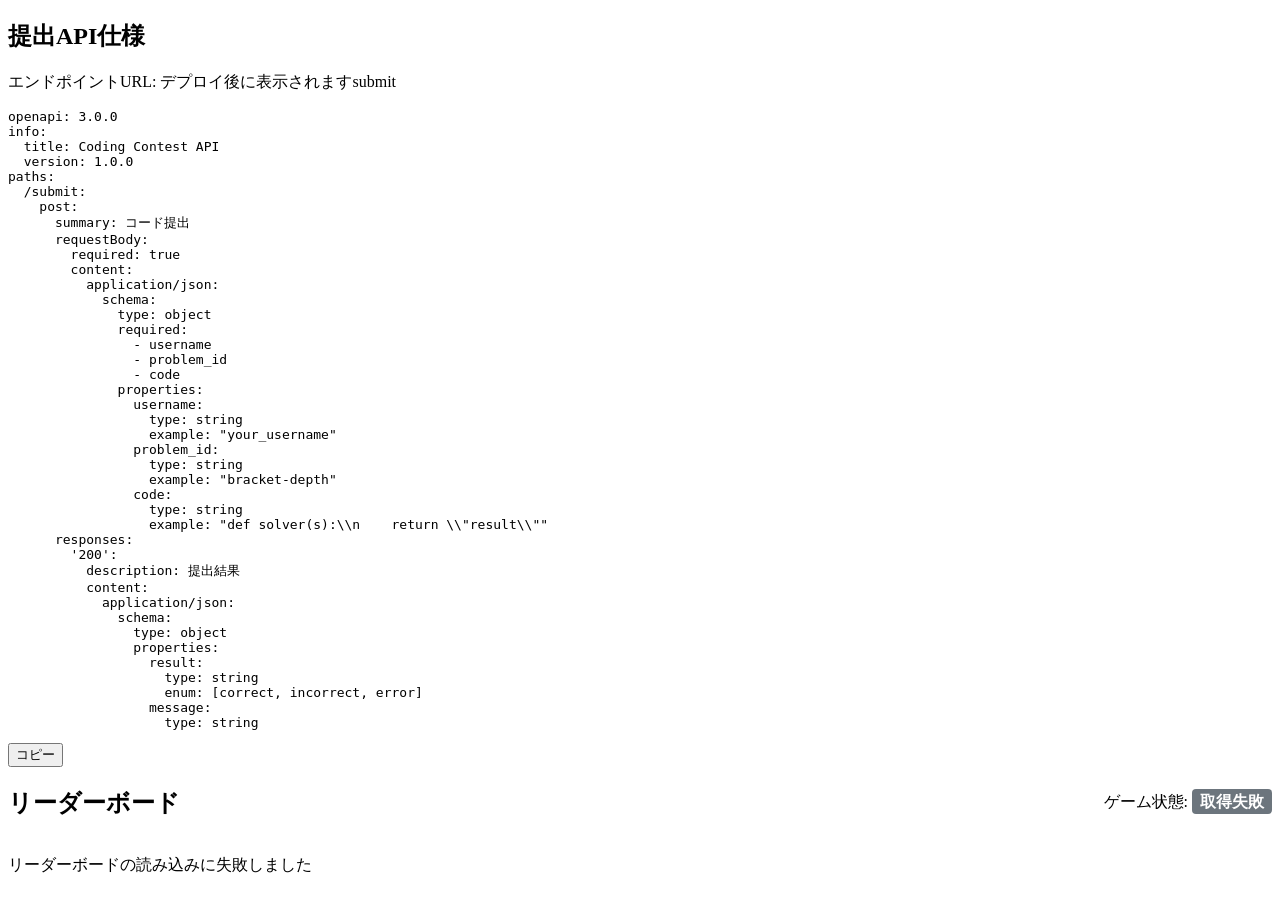
==== website/index.html @ d7f37ffc "feat: replace monolithic problems.json with per-directory problem definitions Migrate from a single " ====
<!DOCTYPE html>
<html lang="ja">
<head>
    <meta charset="UTF-8">
    <meta name="viewport" content="width=device-width, initial-scale=1.0">
    <title>Code Interpreter Coding Contest</title>
    <link rel="stylesheet" href="common.css">
    <script src="config.js"></script>
    <script src="components.js"></script>
</head>
<body>
    <div class="container">
        <app-header></app-header>
        <app-nav current="home"></app-nav>
        
        <div class="content">
            <div class="api-examples">
                <h2>提出API仕様</h2>
                <p>エンドポイントURL: <span id="api-endpoint"></span></p>
                <script>
                    document.getElementById('api-endpoint').textContent = 
                        (window.API_CONFIG?.url || 'デプロイ後に表示されます') + 'submit';
                </script>
                <div class="code-block">
                    <div class="code-container">
                        <pre><code id="api-example">openapi: 3.0.0
info:
  title: Coding Contest API
  version: 1.0.0
paths:
  /submit:
    post:
      summary: コード提出
      requestBody:
        required: true
        content:
          application/json:
            schema:
              type: object
              required:
                - username
                - problem_id
                - code
              properties:
                username:
                  type: string
                  example: "your_username"
                problem_id:
                  type: string
                  example: "bracket-depth"
                code:
                  type: string
                  example: "def solver(s):\\n    return \\"result\\""
      responses:
        '200':
          description: 提出結果
          content:
            application/json:
              schema:
                type: object
                properties:
                  result:
                    type: string
                    enum: [correct, incorrect, error]
                  message:
                    type: string</code></pre>
                        <button onclick="copyCode('api-example')" class="copy-btn">コピー</button>
                    </div>
                </div>
            </div>

            <div class="leaderboard">
                <div style="display: flex; justify-content: space-between; align-items: center; margin-bottom: 16px;">
                    <h2>リーダーボード</h2>
                    <div>
                        <span>ゲーム状態: </span>
                        <span id="gameStatus" style="padding: 4px 8px; border-radius: 4px; font-weight: bold;">読み込み中...</span>
                    </div>
                </div>
                <div id="leaderboard-content">読み込み中...</div>
            </div>
        </div>
    </div>

    <script>
        const API_URL = window.API_CONFIG?.url || 'http://localhost:3000';

        function copyCode(elementId) {
            const codeElement = document.getElementById(elementId);
            navigator.clipboard.writeText(codeElement.textContent).then(() => {
                const btn = codeElement.parentElement.querySelector('.copy-btn');
                const orig = btn.textContent;
                btn.textContent = '✅ コピー済み';
                setTimeout(() => { btn.textContent = orig; }, 2000);
            });
        }

        async function loadGameStatus() {
            try {
                const response = await fetch(`${API_URL}/game-state`);
                const data = await response.json();
                const el = document.getElementById('gameStatus');
                if (data.is_active) {
                    el.textContent = '進行中';
                    el.style.backgroundColor = '#28a745';
                } else {
                    el.textContent = '終了';
                    el.style.backgroundColor = '#dc3545';
                }
                el.style.color = 'white';
            } catch (error) {
                const el = document.getElementById('gameStatus');
                el.textContent = '取得失敗';
                el.style.backgroundColor = '#6c757d';
                el.style.color = 'white';
            }
        }

        async function loadLeaderboard() {
            try {
                const response = await fetch(`${API_URL}/leaderboard`);
                const data = await response.json();
                const container = document.getElementById('leaderboard-content');
                container.textContent = '';

                const entries = data.leaderboard || [];
                const problemIds = data.problem_ids || [];

                if (entries.length === 0) {
                    const div = document.createElement('div');
                    div.style.cssText = 'text-align: center; padding: 40px; color: #666;';
                    div.textContent = 'まだ提出がありません。最初の挑戦者になりましょう！';
                    container.appendChild(div);
                    return;
                }

                const table = document.createElement('table');
                const headerRow = document.createElement('tr');
                ['順位', 'ユーザー名', ...problemIds].forEach(text => {
                    const th = document.createElement('th');
                    th.textContent = text;
                    headerRow.appendChild(th);
                });
                table.appendChild(headerRow);

                entries.forEach((entry, index) => {
                    const row = document.createElement('tr');
                    const rankTd = document.createElement('td');
                    rankTd.textContent = index + 1;
                    row.appendChild(rankTd);
                    const nameTd = document.createElement('td');
                    nameTd.textContent = entry.username;
                    row.appendChild(nameTd);
                    problemIds.forEach(pid => {
                        const td = document.createElement('td');
                        td.textContent = entry[pid] || '-';
                        row.appendChild(td);
                    });
                    table.appendChild(row);
                });

                container.appendChild(table);
            } catch (error) {
                document.getElementById('leaderboard-content').textContent = 'リーダーボードの読み込みに失敗しました';
            }
        }

        loadGameStatus();
        loadLeaderboard();
        setInterval(() => {
            loadGameStatus();
            loadLeaderboard();
        }, 5000);
    </script>
</body>
</html>
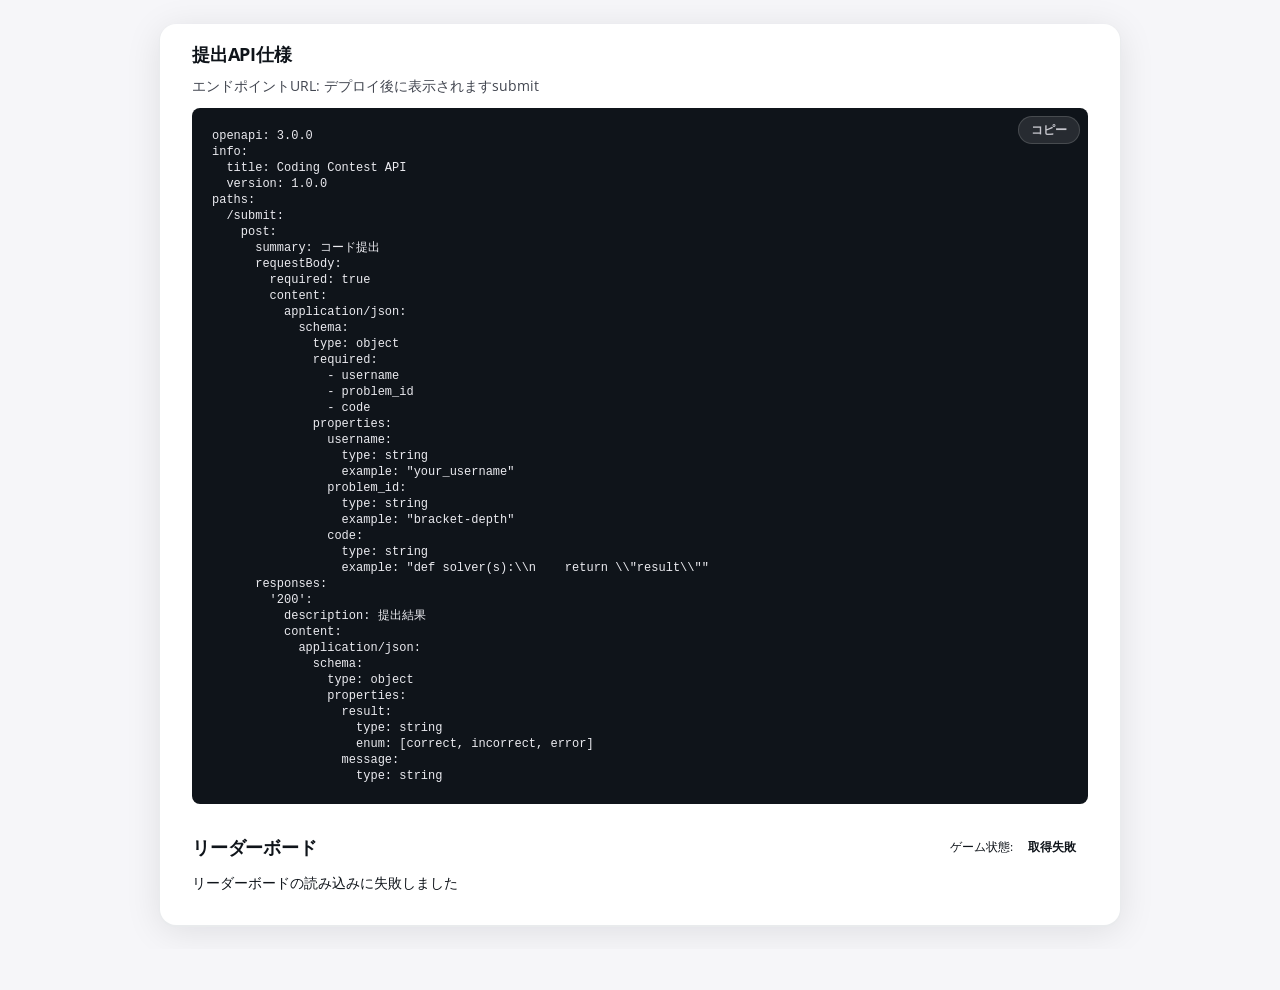
==== commit 3fef6cdf: "style(website): adopt AWS Cloudscape design system tokens Replace ad-hoc color values and Amazon Emb" ====
--- a/website/index.html
+++ b/website/index.html
@@ -72,9 +72,9 @@
             <div class="leaderboard">
                 <div style="display: flex; justify-content: space-between; align-items: center; margin-bottom: 16px;">
                     <h2>リーダーボード</h2>
-                    <div>
+                    <div style="font-size: 0.85em;">
                         <span>ゲーム状態: </span>
-                        <span id="gameStatus" style="padding: 4px 8px; border-radius: 4px; font-weight: bold;">読み込み中...</span>
+                        <span id="gameStatus" class="status-badge">読み込み中...</span>
                     </div>
                 </div>
                 <div id="leaderboard-content">読み込み中...</div>
@@ -102,17 +102,15 @@
                 const el = document.getElementById('gameStatus');
                 if (data.is_active) {
                     el.textContent = '進行中';
-                    el.style.backgroundColor = '#28a745';
+                    el.className = 'status-badge status-active';
                 } else {
                     el.textContent = '終了';
-                    el.style.backgroundColor = '#dc3545';
+                    el.className = 'status-badge status-inactive';
                 }
-                el.style.color = 'white';
             } catch (error) {
                 const el = document.getElementById('gameStatus');
                 el.textContent = '取得失敗';
-                el.style.backgroundColor = '#6c757d';
-                el.style.color = 'white';
+                el.className = 'status-badge';
             }
         }
 
@@ -128,7 +126,7 @@
 
                 if (entries.length === 0) {
                     const div = document.createElement('div');
-                    div.style.cssText = 'text-align: center; padding: 40px; color: #666;';
+                    div.style.cssText = 'text-align: center; padding: 40px; color: var(--color-text-tertiary);';
                     div.textContent = 'まだ提出がありません。最初の挑戦者になりましょう！';
                     container.appendChild(div);
                     return;
--- a/website/common.css
+++ b/website/common.css
@@ -0,0 +1,389 @@
+@import url('https://fonts.googleapis.com/css2?family=Open+Sans:wght@300;400;700;800&display=swap');
+
+:root {
+    --color-primary: #006ce0;
+    --color-primary-hover: #002b66;
+    --color-text-default: #0f141a;
+    --color-text-secondary: #424650;
+    --color-text-tertiary: #656871;
+    --color-text-disabled: #8c8c94;
+    --color-bg-main: #ffffff;
+    --color-bg-shaded: #f6f6f9;
+    --color-bg-home-header: #0f141a;
+    --color-bg-primary-btn: #006ce0;
+    --color-bg-primary-btn-hover: #002b66;
+    --color-border-divider: #c6c6cd;
+    --color-border-secondary: #ebebf0;
+    --color-success: #00802f;
+    --color-error: #db0000;
+    --color-warning: #855900;
+    --radius-container: 16px;
+    --radius-item: 8px;
+    --radius-button: 20px;
+    --radius-input: 8px;
+    --shadow-container: 0px 1px 1px 1px #e9ebed, 0px 6px 36px #0007161a;
+    --font-base: 'Open Sans', 'Helvetica Neue', Roboto, Arial, sans-serif;
+    --font-mono: Monaco, Menlo, Consolas, 'Courier Prime', Courier, 'Courier New', monospace;
+}
+
+* { box-sizing: border-box; margin: 0; }
+body {
+    font-family: var(--font-base);
+    background: var(--color-bg-shaded);
+    color: var(--color-text-default);
+    min-height: 100vh;
+    padding: 24px;
+    font-size: 14px;
+    line-height: 20px;
+}
+
+.container {
+    max-width: 960px;
+    margin: 0 auto;
+    background: var(--color-bg-main);
+    border-radius: var(--radius-container);
+    box-shadow: var(--shadow-container);
+    overflow: hidden;
+}
+
+/* Header */
+.header {
+    background: var(--color-bg-home-header);
+    color: #ebebf0;
+    padding: 40px 32px;
+    text-align: center;
+}
+.header h1 {
+    font-size: 24px;
+    font-weight: 700;
+    line-height: 30px;
+    letter-spacing: -0.02em;
+}
+.header p {
+    margin-top: 8px;
+    color: #c6c6cd;
+    font-size: 14px;
+}
+
+/* Nav */
+.nav {
+    border-bottom: 1px solid var(--color-border-secondary);
+    padding: 0 20px;
+    display: flex;
+    gap: 4px;
+    background: var(--color-bg-main);
+}
+.nav a {
+    color: var(--color-text-secondary);
+    text-decoration: none;
+    padding: 12px 16px;
+    font-size: 14px;
+    font-weight: 700;
+    border-bottom: 2px solid transparent;
+    transition: color 0.115s, border-color 0.115s;
+}
+.nav a:hover { color: var(--color-text-default); }
+.nav a.active {
+    color: var(--color-text-default);
+    border-bottom-color: var(--color-primary);
+}
+
+/* Buttons */
+.btn {
+    padding: 8px 20px;
+    border: 2px solid var(--color-primary);
+    border-radius: var(--radius-button);
+    cursor: pointer;
+    font-weight: 700;
+    font-size: 14px;
+    font-family: var(--font-base);
+    transition: all 0.115s;
+    background: var(--color-bg-main);
+    color: var(--color-primary);
+    display: inline-flex;
+    align-items: center;
+    gap: 6px;
+}
+.btn:hover { background: #f0fbff; border-color: var(--color-primary-hover); color: var(--color-primary-hover); }
+.btn-primary { background: var(--color-bg-primary-btn); color: #fff; border-color: var(--color-bg-primary-btn); }
+.btn-primary:hover { background: var(--color-bg-primary-btn-hover); border-color: var(--color-bg-primary-btn-hover); }
+.btn-success { background: var(--color-success); color: #fff; border-color: var(--color-success); }
+.btn-success:hover { background: #005a1f; border-color: #005a1f; }
+.btn-danger { background: var(--color-error); color: #fff; border-color: var(--color-error); }
+.btn-danger:hover { background: #b00000; border-color: #b00000; }
+.btn:disabled { cursor: not-allowed; background: var(--color-border-secondary); color: var(--color-text-disabled); border-color: var(--color-border-secondary); }
+
+/* Content */
+.content { padding: 20px 32px 32px; }
+
+/* API Examples */
+.api-examples { margin-bottom: 32px; }
+.api-examples h2 { font-size: 18px; font-weight: 700; margin-bottom: 12px; letter-spacing: -0.01em; }
+.api-examples p { margin-bottom: 12px; color: var(--color-text-secondary); }
+.code-block { margin-bottom: 24px; }
+.code-container {
+    position: relative;
+    background: var(--color-bg-home-header);
+    border-radius: var(--radius-item);
+    overflow: hidden;
+}
+.code-container pre {
+    margin: 0;
+    padding: 20px;
+    overflow-x: auto;
+    font-family: var(--font-mono);
+    font-size: 12px;
+    line-height: 16px;
+    color: #ebebf0;
+}
+.copy-btn {
+    position: absolute;
+    top: 8px;
+    right: 8px;
+    background: rgba(255,255,255,0.1);
+    color: #c6c6cd;
+    border: 1px solid rgba(255,255,255,0.15);
+    padding: 4px 12px;
+    border-radius: var(--radius-button);
+    cursor: pointer;
+    font-size: 12px;
+    font-family: var(--font-base);
+    font-weight: 700;
+    transition: all 0.115s;
+}
+.copy-btn:hover { background: rgba(255,255,255,0.2); color: #fff; }
+
+/* Leaderboard */
+.leaderboard { margin-top: 32px; }
+.leaderboard h2 {
+    font-size: 18px;
+    font-weight: 700;
+    letter-spacing: -0.01em;
+    padding: 0;
+    margin: 0;
+    background: none;
+    color: var(--color-text-default);
+}
+table { width: 100%; border-collapse: collapse; }
+th, td {
+    padding: 8px 16px;
+    text-align: left;
+    border-bottom: 1px solid var(--color-border-secondary);
+    font-size: 14px;
+}
+th {
+    background: var(--color-bg-shaded);
+    font-weight: 700;
+    color: var(--color-text-secondary);
+    font-size: 12px;
+}
+tr:hover { background: var(--color-bg-shaded); }
+.rank { font-weight: 700; color: var(--color-primary); }
+.status-ac { color: var(--color-success); font-weight: 700; }
+.status-wa { color: var(--color-error); font-weight: 700; }
+
+/* Problem Cards */
+.problem-card {
+    border: 1px solid var(--color-border-secondary);
+    border-radius: var(--radius-container);
+    padding: 20px;
+    margin-bottom: 16px;
+    transition: box-shadow 0.165s;
+}
+.problem-card:hover { box-shadow: var(--shadow-container); }
+.problem-title {
+    color: var(--color-text-default);
+    font-size: 18px;
+    font-weight: 700;
+    margin-bottom: 12px;
+    padding-bottom: 8px;
+    border-bottom: 2px solid var(--color-primary);
+    letter-spacing: -0.01em;
+}
+.problem-description { margin-bottom: 16px; line-height: 22px; }
+.example {
+    background: var(--color-bg-shaded);
+    border-left: 3px solid var(--color-primary);
+    padding: 12px 16px;
+    margin: 8px 0;
+    font-family: var(--font-mono);
+    font-size: 12px;
+    line-height: 16px;
+    border-radius: 0 var(--radius-item) var(--radius-item) 0;
+}
+
+/* Controls */
+.controls {
+    padding: 16px 20px;
+    background: var(--color-bg-shaded);
+    border-bottom: 1px solid var(--color-border-secondary);
+    display: flex;
+    gap: 16px;
+    align-items: center;
+    flex-wrap: wrap;
+}
+.username-form {
+    display: flex;
+    gap: 10px;
+    align-items: center;
+    padding: 6px 12px;
+    background: var(--color-bg-main);
+    border: 1px solid var(--color-border-divider);
+    border-radius: var(--radius-input);
+}
+.username-form label { font-weight: 700; font-size: 14px; }
+.username-form input {
+    padding: 6px 12px;
+    border: 1px solid var(--color-text-disabled);
+    border-radius: var(--radius-input);
+    font-size: 14px;
+    font-family: var(--font-base);
+    min-width: 180px;
+}
+.username-form input:focus { outline: none; border-color: var(--color-primary); box-shadow: 0 0 0 2px #006ce033; }
+.status {
+    margin-left: auto;
+    display: flex;
+    align-items: center;
+    gap: 8px;
+    color: var(--color-text-tertiary);
+    font-size: 14px;
+}
+.status-indicator {
+    width: 6px;
+    height: 6px;
+    border-radius: 50%;
+    background: var(--color-success);
+    animation: pulse 2s infinite;
+}
+@keyframes pulse {
+    0%, 100% { opacity: 1; }
+    50% { opacity: 0.4; }
+}
+
+/* Admin */
+.admin-panel { padding: 20px 32px 32px; }
+.status-card {
+    border: 1px solid var(--color-border-secondary);
+    border-radius: var(--radius-container);
+    padding: 20px;
+    margin-bottom: 16px;
+}
+.status-card h2 { margin: 0 0 16px 0; font-size: 18px; font-weight: 700; letter-spacing: -0.01em; }
+.status-display {
+    display: flex;
+    align-items: center;
+    gap: 12px;
+    padding: 12px 16px;
+    background: var(--color-bg-shaded);
+    border-radius: var(--radius-item);
+    margin-bottom: 16px;
+    font-size: 14px;
+}
+.status-badge {
+    padding: 4px 12px;
+    border-radius: 4px;
+    font-weight: 700;
+    font-size: 12px;
+}
+.status-active { background: var(--color-success); color: #fff; }
+.status-inactive { background: var(--color-error); color: #fff; }
+.control-buttons { display: flex; gap: 8px; }
+
+/* Modal */
+.modal {
+    display: none;
+    position: fixed;
+    z-index: 1000;
+    inset: 0;
+    background: rgba(15, 20, 26, 0.7);
+}
+.modal-content {
+    background: var(--color-bg-main);
+    margin: 5% auto;
+    padding: 32px;
+    border-radius: var(--radius-container);
+    width: 90%;
+    max-width: 600px;
+    max-height: 80vh;
+    overflow-y: auto;
+    box-shadow: 0 4px 20px rgba(0,0,0,0.25);
+}
+.modal-header {
+    display: flex;
+    justify-content: space-between;
+    align-items: center;
+    margin-bottom: 24px;
+}
+.close {
+    color: var(--color-text-disabled);
+    font-size: 24px;
+    cursor: pointer;
+    line-height: 1;
+}
+.close:hover { color: var(--color-text-default); }
+.step {
+    margin-bottom: 20px;
+    padding: 16px;
+    background: var(--color-bg-shaded);
+    border-radius: var(--radius-item);
+    border-left: 3px solid var(--color-primary);
+}
+.copy-section {
+    background: #f0fbff;
+    border: 1px solid #b8e7ff;
+    border-radius: var(--radius-item);
+    padding: 16px;
+    margin-top: 16px;
+    text-align: center;
+}
+
+/* Misc */
+.spec {
+    background: var(--color-bg-shaded);
+    border-radius: var(--radius-item);
+    padding: 16px;
+    margin: 16px 0;
+    border-left: 3px solid var(--color-primary);
+}
+.spec h3 { margin: 0 0 8px 0; font-size: 16px; font-weight: 700; }
+.spec pre {
+    background: var(--color-bg-home-header);
+    color: #ebebf0;
+    padding: 12px;
+    border-radius: var(--radius-item);
+    overflow-x: auto;
+    font-size: 12px;
+}
+.back-link {
+    display: inline-block;
+    margin-bottom: 24px;
+    color: var(--color-primary);
+    text-decoration: none;
+    padding: 6px 16px;
+    border: 2px solid var(--color-primary);
+    border-radius: var(--radius-button);
+    font-size: 14px;
+    font-weight: 700;
+    transition: all 0.115s;
+}
+.back-link:hover { background: #f0fbff; color: var(--color-primary-hover); border-color: var(--color-primary-hover); }
+.copy-button {
+    background: var(--color-bg-primary-btn);
+    color: #fff;
+    border: none;
+    padding: 8px 20px;
+    border-radius: var(--radius-button);
+    cursor: pointer;
+    margin-top: 12px;
+    font-family: var(--font-base);
+    font-size: 14px;
+    font-weight: 700;
+}
+.copy-button:hover { background: var(--color-bg-primary-btn-hover); }
+.rules-section {
+    background: var(--color-bg-shaded);
+    border-radius: var(--radius-container);
+    padding: 20px;
+    margin: 24px 0;
+}
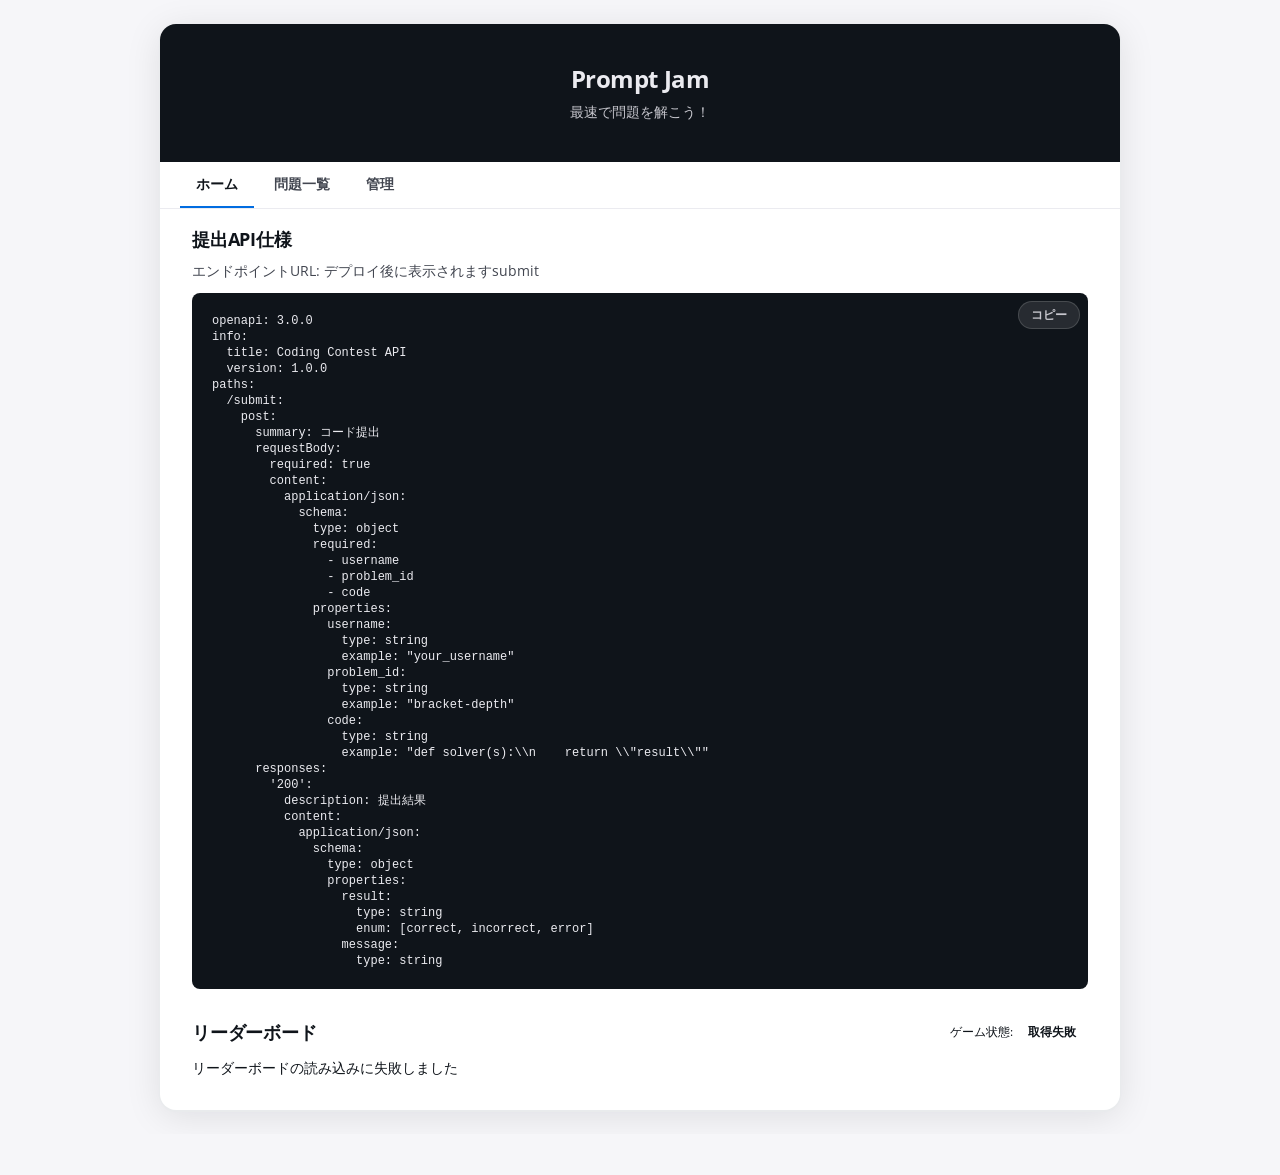
==== commit 6a2ab3fc: "docs: rename game title to Prompt Jam The repository name (aws-samples) cannot be changed, so the ga" ====
--- a/website/index.html
+++ b/website/index.html
@@ -3,7 +3,7 @@
 <head>
     <meta charset="UTF-8">
     <meta name="viewport" content="width=device-width, initial-scale=1.0">
-    <title>Code Interpreter Coding Contest</title>
+    <title>Prompt Jam</title>
     <link rel="stylesheet" href="common.css">
     <script src="config.js"></script>
     <script src="components.js"></script>
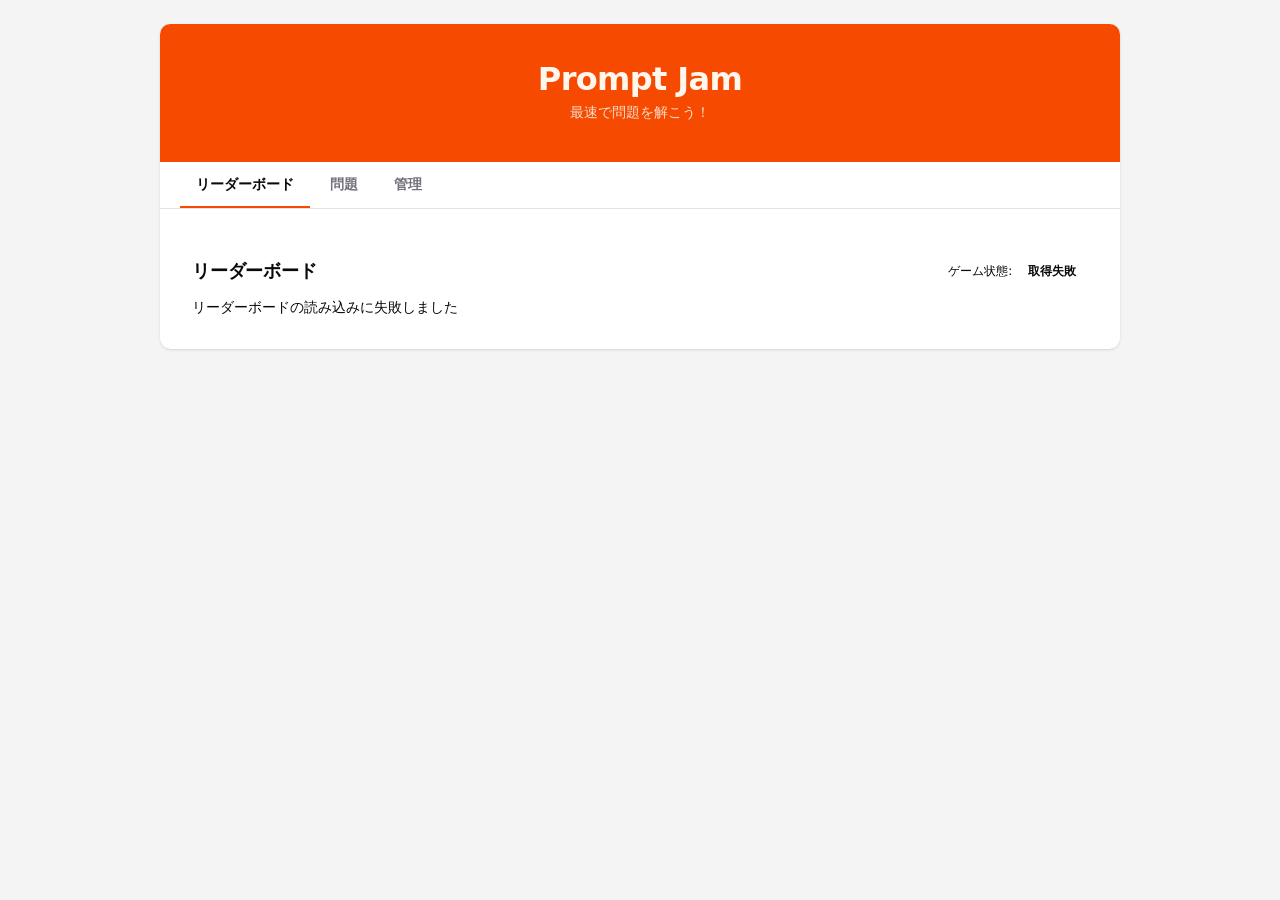
==== commit efe2341d: "feat: extract OpenAPI spec, reorganize UI, and add schemathesis test Extract inline OpenAPI spec fro" ====
--- a/website/index.html
+++ b/website/index.html
@@ -14,61 +14,6 @@
         <app-nav current="home"></app-nav>
         
         <div class="content">
-            <div class="api-examples">
-                <h2>提出API仕様</h2>
-                <p>エンドポイントURL: <span id="api-endpoint"></span></p>
-                <script>
-                    document.getElementById('api-endpoint').textContent = 
-                        (window.API_CONFIG?.url || 'デプロイ後に表示されます') + 'submit';
-                </script>
-                <div class="code-block">
-                    <div class="code-container">
-                        <pre><code id="api-example">openapi: 3.0.0
-info:
-  title: Coding Contest API
-  version: 1.0.0
-paths:
-  /submit:
-    post:
-      summary: コード提出
-      requestBody:
-        required: true
-        content:
-          application/json:
-            schema:
-              type: object
-              required:
-                - username
-                - problem_id
-                - code
-              properties:
-                username:
-                  type: string
-                  example: "your_username"
-                problem_id:
-                  type: string
-                  example: "bracket-depth"
-                code:
-                  type: string
-                  example: "def solver(s):\\n    return \\"result\\""
-      responses:
-        '200':
-          description: 提出結果
-          content:
-            application/json:
-              schema:
-                type: object
-                properties:
-                  result:
-                    type: string
-                    enum: [correct, incorrect, error]
-                  message:
-                    type: string</code></pre>
-                        <button onclick="copyCode('api-example')" class="copy-btn">コピー</button>
-                    </div>
-                </div>
-            </div>
-
             <div class="leaderboard">
                 <div style="display: flex; justify-content: space-between; align-items: center; margin-bottom: 16px;">
                     <h2>リーダーボード</h2>
@@ -84,16 +29,6 @@
 
     <script>
         const API_URL = window.API_CONFIG?.url || 'http://localhost:3000';
-
-        function copyCode(elementId) {
-            const codeElement = document.getElementById(elementId);
-            navigator.clipboard.writeText(codeElement.textContent).then(() => {
-                const btn = codeElement.parentElement.querySelector('.copy-btn');
-                const orig = btn.textContent;
-                btn.textContent = '✅ コピー済み';
-                setTimeout(() => { btn.textContent = orig; }, 2000);
-            });
-        }
 
         async function loadGameStatus() {
             try {
--- a/website/common.css
+++ b/website/common.css
@@ -1,29 +1,29 @@
-@import url('https://fonts.googleapis.com/css2?family=Open+Sans:wght@300;400;700;800&display=swap');
-
 :root {
-    --color-primary: #006ce0;
-    --color-primary-hover: #002b66;
-    --color-text-default: #0f141a;
-    --color-text-secondary: #424650;
-    --color-text-tertiary: #656871;
-    --color-text-disabled: #8c8c94;
-    --color-bg-main: #ffffff;
-    --color-bg-shaded: #f6f6f9;
-    --color-bg-home-header: #0f141a;
-    --color-bg-primary-btn: #006ce0;
-    --color-bg-primary-btn-hover: #002b66;
-    --color-border-divider: #c6c6cd;
-    --color-border-secondary: #ebebf0;
-    --color-success: #00802f;
-    --color-error: #db0000;
+    --color-primary: oklch(0.646 0.222 41.116);
+    --color-primary-hover: oklch(0.553 0.195 38.402);
+    --color-primary-foreground: oklch(0.98 0.016 73.684);
+    --color-text-default: oklch(0.141 0.005 285.823);
+    --color-text-secondary: oklch(0.552 0.016 285.938);
+    --color-text-tertiary: oklch(0.552 0.016 285.938);
+    --color-text-disabled: oklch(0.552 0.016 285.938);
+    --color-bg-main: oklch(1 0 0);
+    --color-bg-shaded: oklch(0.967 0.001 286.375);
+    --color-bg-home-header: oklch(0.967 0.001 286.375);
+    --color-bg-primary-btn: oklch(0.646 0.222 41.116);
+    --color-bg-primary-btn-hover: oklch(0.553 0.195 38.402);
+    --color-border-divider: oklch(0.92 0.004 286.32);
+    --color-border-secondary: oklch(0.92 0.004 286.32);
+    --color-success: oklch(0.577 0.174 149.642);
+    --color-error: oklch(0.577 0.245 27.325);
     --color-warning: #855900;
-    --radius-container: 16px;
-    --radius-item: 8px;
-    --radius-button: 20px;
-    --radius-input: 8px;
-    --shadow-container: 0px 1px 1px 1px #e9ebed, 0px 6px 36px #0007161a;
-    --font-base: 'Open Sans', 'Helvetica Neue', Roboto, Arial, sans-serif;
-    --font-mono: Monaco, Menlo, Consolas, 'Courier Prime', Courier, 'Courier New', monospace;
+    --radius-container: 0.65rem;
+    --radius-item: 0.65rem;
+    --radius-button: 0.65rem;
+    --radius-input: 0.65rem;
+    --shadow-container: 0 1px 3px 0 rgb(0 0 0 / 0.1), 0 1px 2px -1px rgb(0 0 0 / 0.1);
+    --font-base: system-ui, -apple-system, sans-serif;
+    --font-mono: ui-monospace, SFMono-Regular, 'SF Mono', Menlo, Consolas, monospace;
+    --ring: oklch(0.75 0.183 55.934);
 }
 
 * { box-sizing: border-box; margin: 0; }
@@ -48,20 +48,20 @@
 
 /* Header */
 .header {
-    background: var(--color-bg-home-header);
-    color: #ebebf0;
+    background: var(--color-primary);
+    color: var(--color-primary-foreground);
     padding: 40px 32px;
     text-align: center;
 }
 .header h1 {
-    font-size: 24px;
+    font-size: 32px;
     font-weight: 700;
     line-height: 30px;
     letter-spacing: -0.02em;
 }
 .header p {
     margin-top: 8px;
-    color: #c6c6cd;
+    opacity: 0.85;
     font-size: 14px;
 }
 
@@ -104,13 +104,13 @@
     align-items: center;
     gap: 6px;
 }
-.btn:hover { background: #f0fbff; border-color: var(--color-primary-hover); color: var(--color-primary-hover); }
+.btn:hover { background: var(--color-bg-shaded); border-color: var(--color-primary-hover); color: var(--color-primary-hover); }
 .btn-primary { background: var(--color-bg-primary-btn); color: #fff; border-color: var(--color-bg-primary-btn); }
 .btn-primary:hover { background: var(--color-bg-primary-btn-hover); border-color: var(--color-bg-primary-btn-hover); }
 .btn-success { background: var(--color-success); color: #fff; border-color: var(--color-success); }
-.btn-success:hover { background: #005a1f; border-color: #005a1f; }
+.btn-success:hover { opacity: 0.9; }
 .btn-danger { background: var(--color-error); color: #fff; border-color: var(--color-error); }
-.btn-danger:hover { background: #b00000; border-color: #b00000; }
+.btn-danger:hover { opacity: 0.9; }
 .btn:disabled { cursor: not-allowed; background: var(--color-border-secondary); color: var(--color-text-disabled); border-color: var(--color-border-secondary); }
 
 /* Content */
@@ -123,7 +123,8 @@
 .code-block { margin-bottom: 24px; }
 .code-container {
     position: relative;
-    background: var(--color-bg-home-header);
+    background: var(--color-bg-shaded);
+    border: 1px solid var(--color-border-secondary);
     border-radius: var(--radius-item);
     overflow: hidden;
 }
@@ -134,15 +135,15 @@
     font-family: var(--font-mono);
     font-size: 12px;
     line-height: 16px;
-    color: #ebebf0;
+    color: var(--color-text-default);
 }
 .copy-btn {
     position: absolute;
     top: 8px;
     right: 8px;
-    background: rgba(255,255,255,0.1);
-    color: #c6c6cd;
-    border: 1px solid rgba(255,255,255,0.15);
+    background: var(--color-bg-main);
+    color: var(--color-text-secondary);
+    border: 1px solid var(--color-border-divider);
     padding: 4px 12px;
     border-radius: var(--radius-button);
     cursor: pointer;
@@ -151,7 +152,7 @@
     font-weight: 700;
     transition: all 0.115s;
 }
-.copy-btn:hover { background: rgba(255,255,255,0.2); color: #fff; }
+.copy-btn:hover { background: var(--color-bg-shaded); color: var(--color-text-default); }
 
 /* Leaderboard */
 .leaderboard { margin-top: 32px; }
@@ -240,7 +241,7 @@
     font-family: var(--font-base);
     min-width: 180px;
 }
-.username-form input:focus { outline: none; border-color: var(--color-primary); box-shadow: 0 0 0 2px #006ce033; }
+.username-form input:focus { outline: none; border-color: var(--color-primary); box-shadow: 0 0 0 2px oklch(0.75 0.183 55.934 / 0.3); }
 .status {
     margin-left: auto;
     display: flex;
@@ -296,7 +297,7 @@
     position: fixed;
     z-index: 1000;
     inset: 0;
-    background: rgba(15, 20, 26, 0.7);
+    background: rgba(0, 0, 0, 0.5);
 }
 .modal-content {
     background: var(--color-bg-main);
@@ -330,8 +331,8 @@
     border-left: 3px solid var(--color-primary);
 }
 .copy-section {
-    background: #f0fbff;
-    border: 1px solid #b8e7ff;
+    background: var(--color-bg-shaded);
+    border: 1px solid var(--color-border-secondary);
     border-radius: var(--radius-item);
     padding: 16px;
     margin-top: 16px;
@@ -348,8 +349,9 @@
 }
 .spec h3 { margin: 0 0 8px 0; font-size: 16px; font-weight: 700; }
 .spec pre {
-    background: var(--color-bg-home-header);
-    color: #ebebf0;
+    background: var(--color-bg-shaded);
+    color: var(--color-text-default);
+    border: 1px solid var(--color-border-secondary);
     padding: 12px;
     border-radius: var(--radius-item);
     overflow-x: auto;
@@ -367,7 +369,7 @@
     font-weight: 700;
     transition: all 0.115s;
 }
-.back-link:hover { background: #f0fbff; color: var(--color-primary-hover); border-color: var(--color-primary-hover); }
+.back-link:hover { background: var(--color-bg-shaded); color: var(--color-primary-hover); border-color: var(--color-primary-hover); }
 .copy-button {
     background: var(--color-bg-primary-btn);
     color: #fff;
